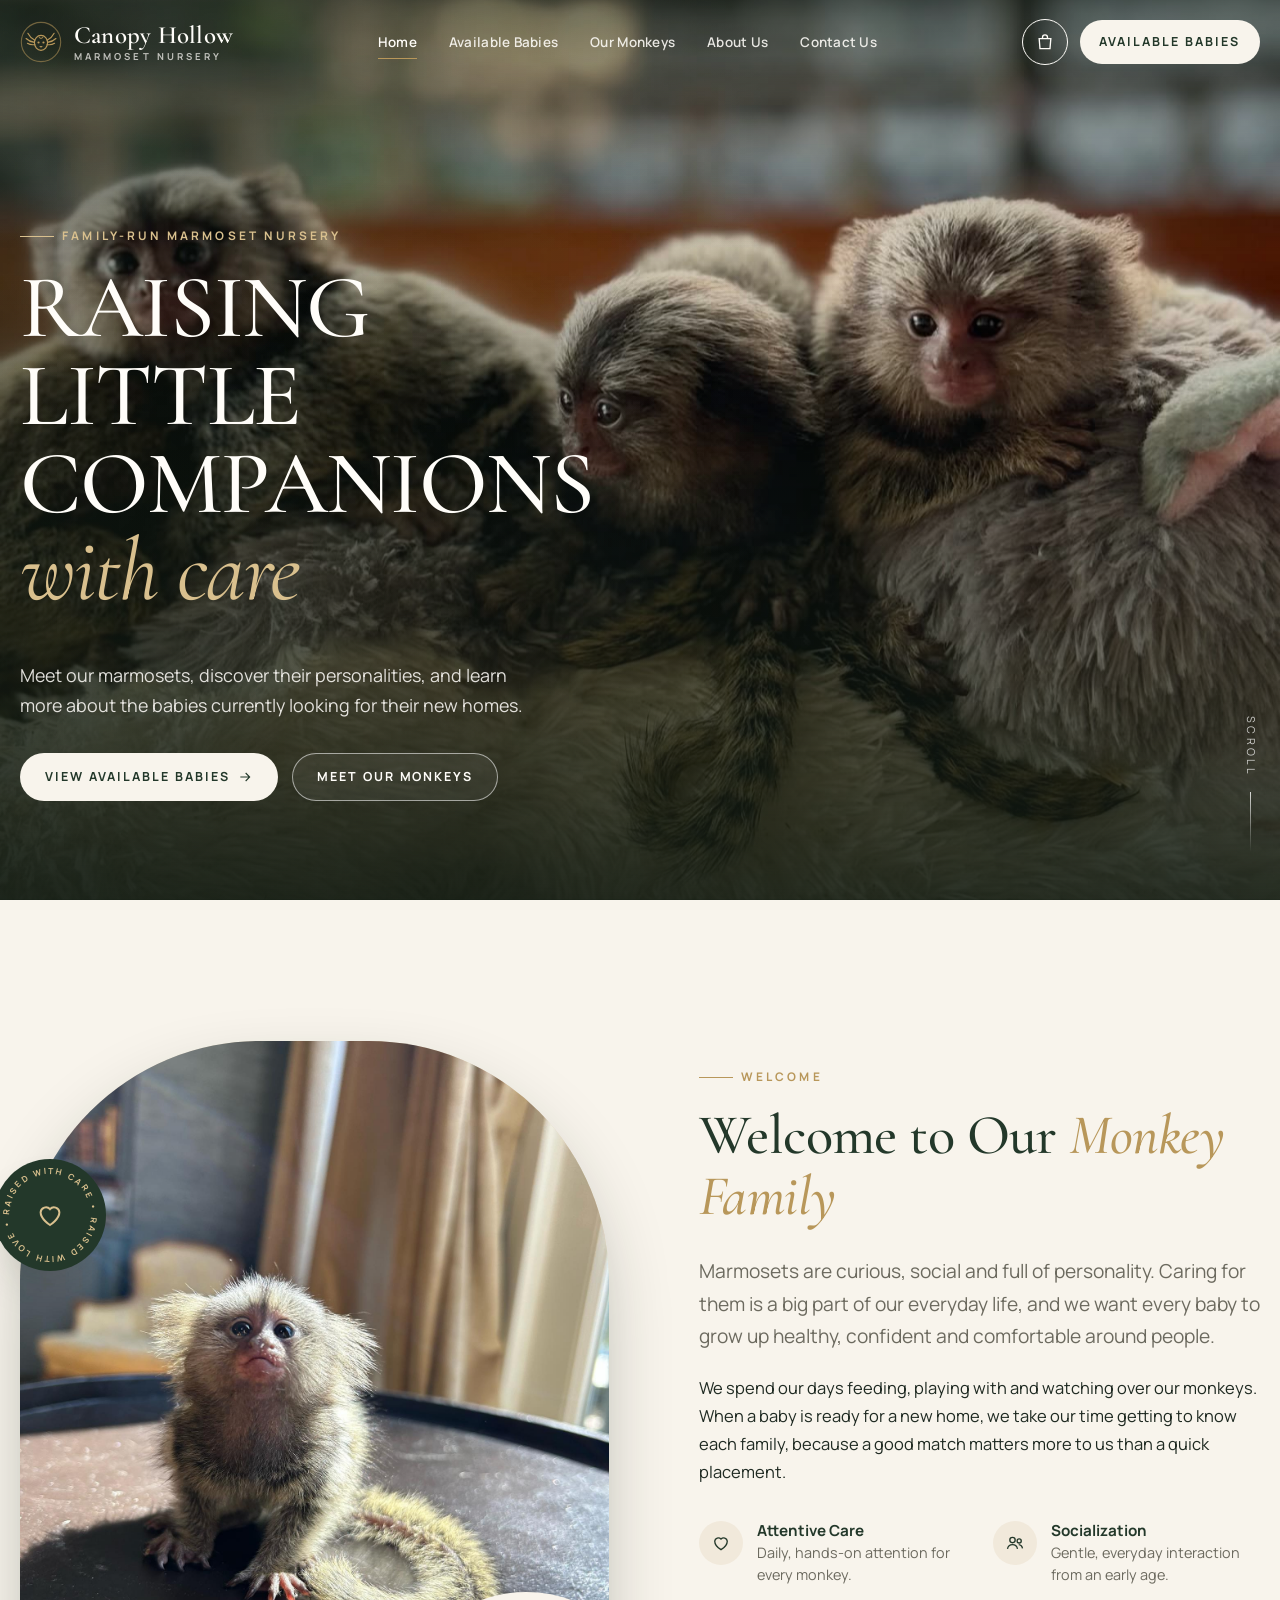
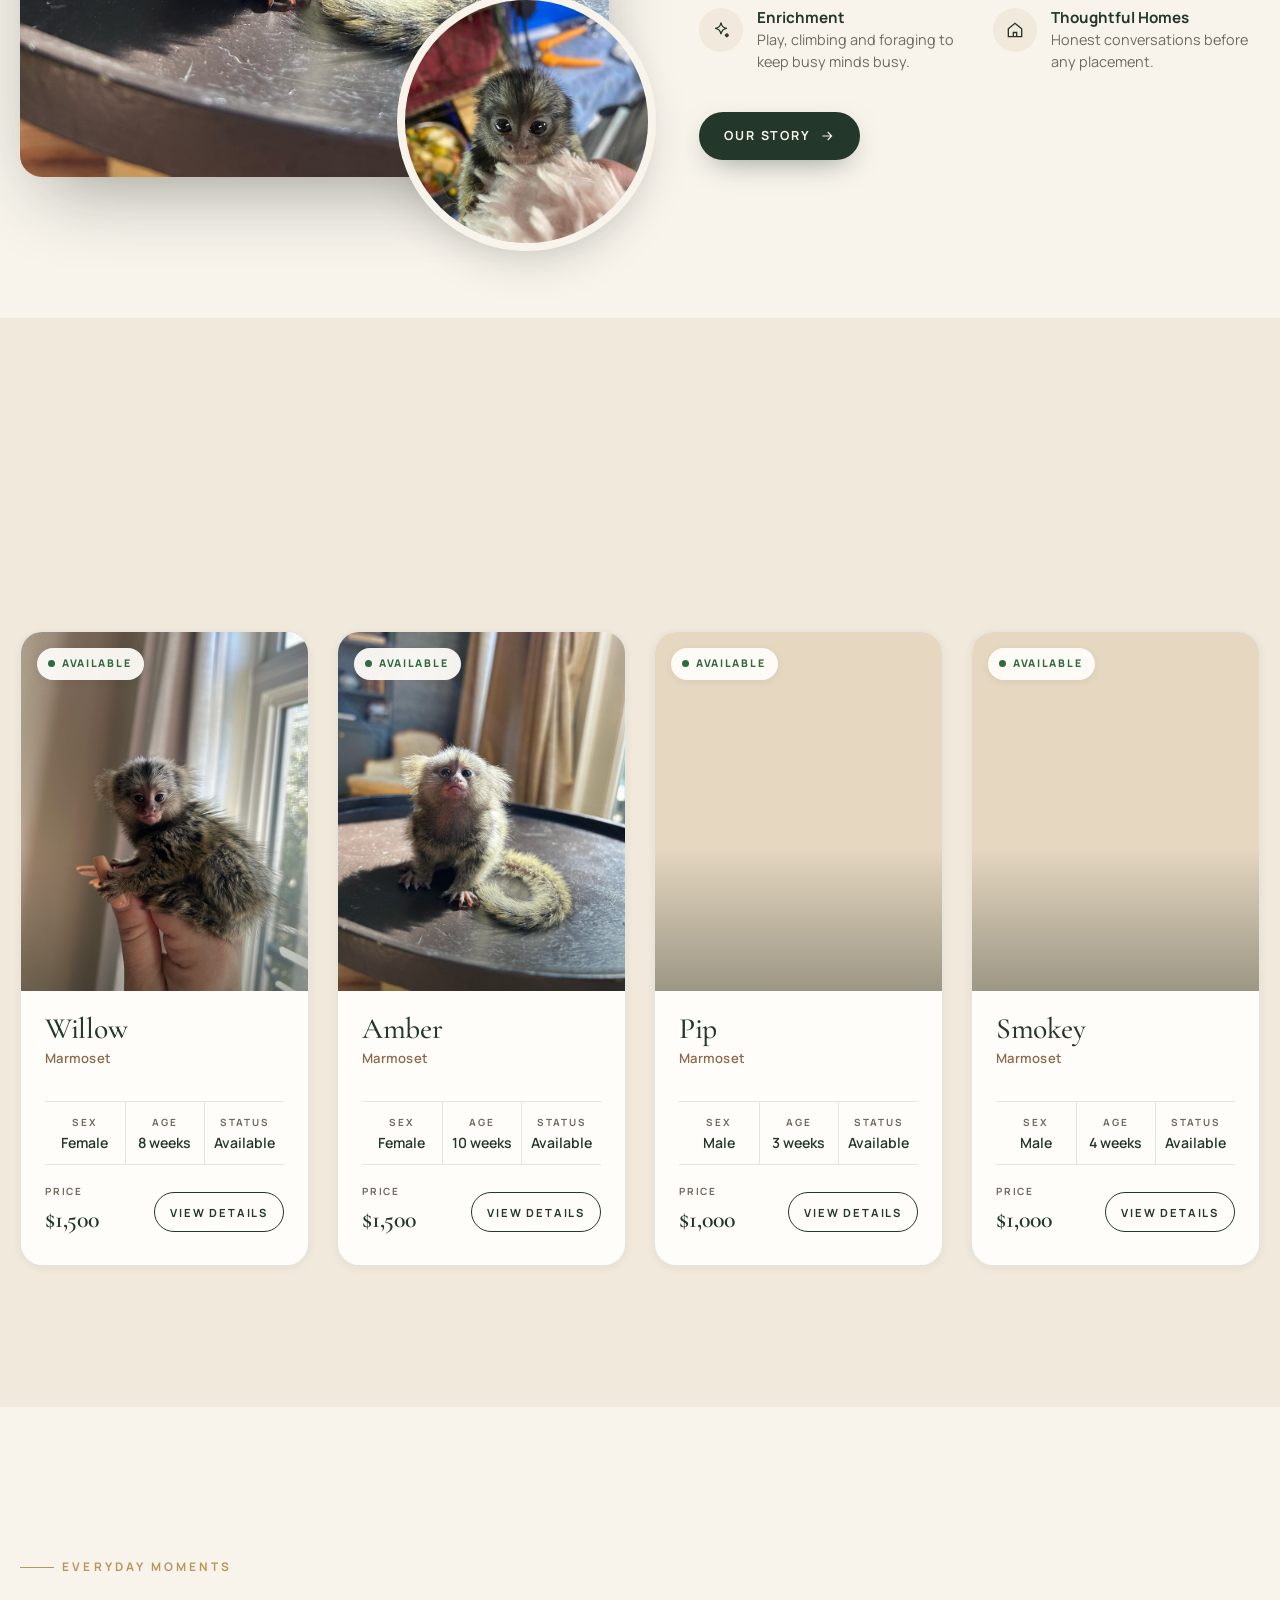
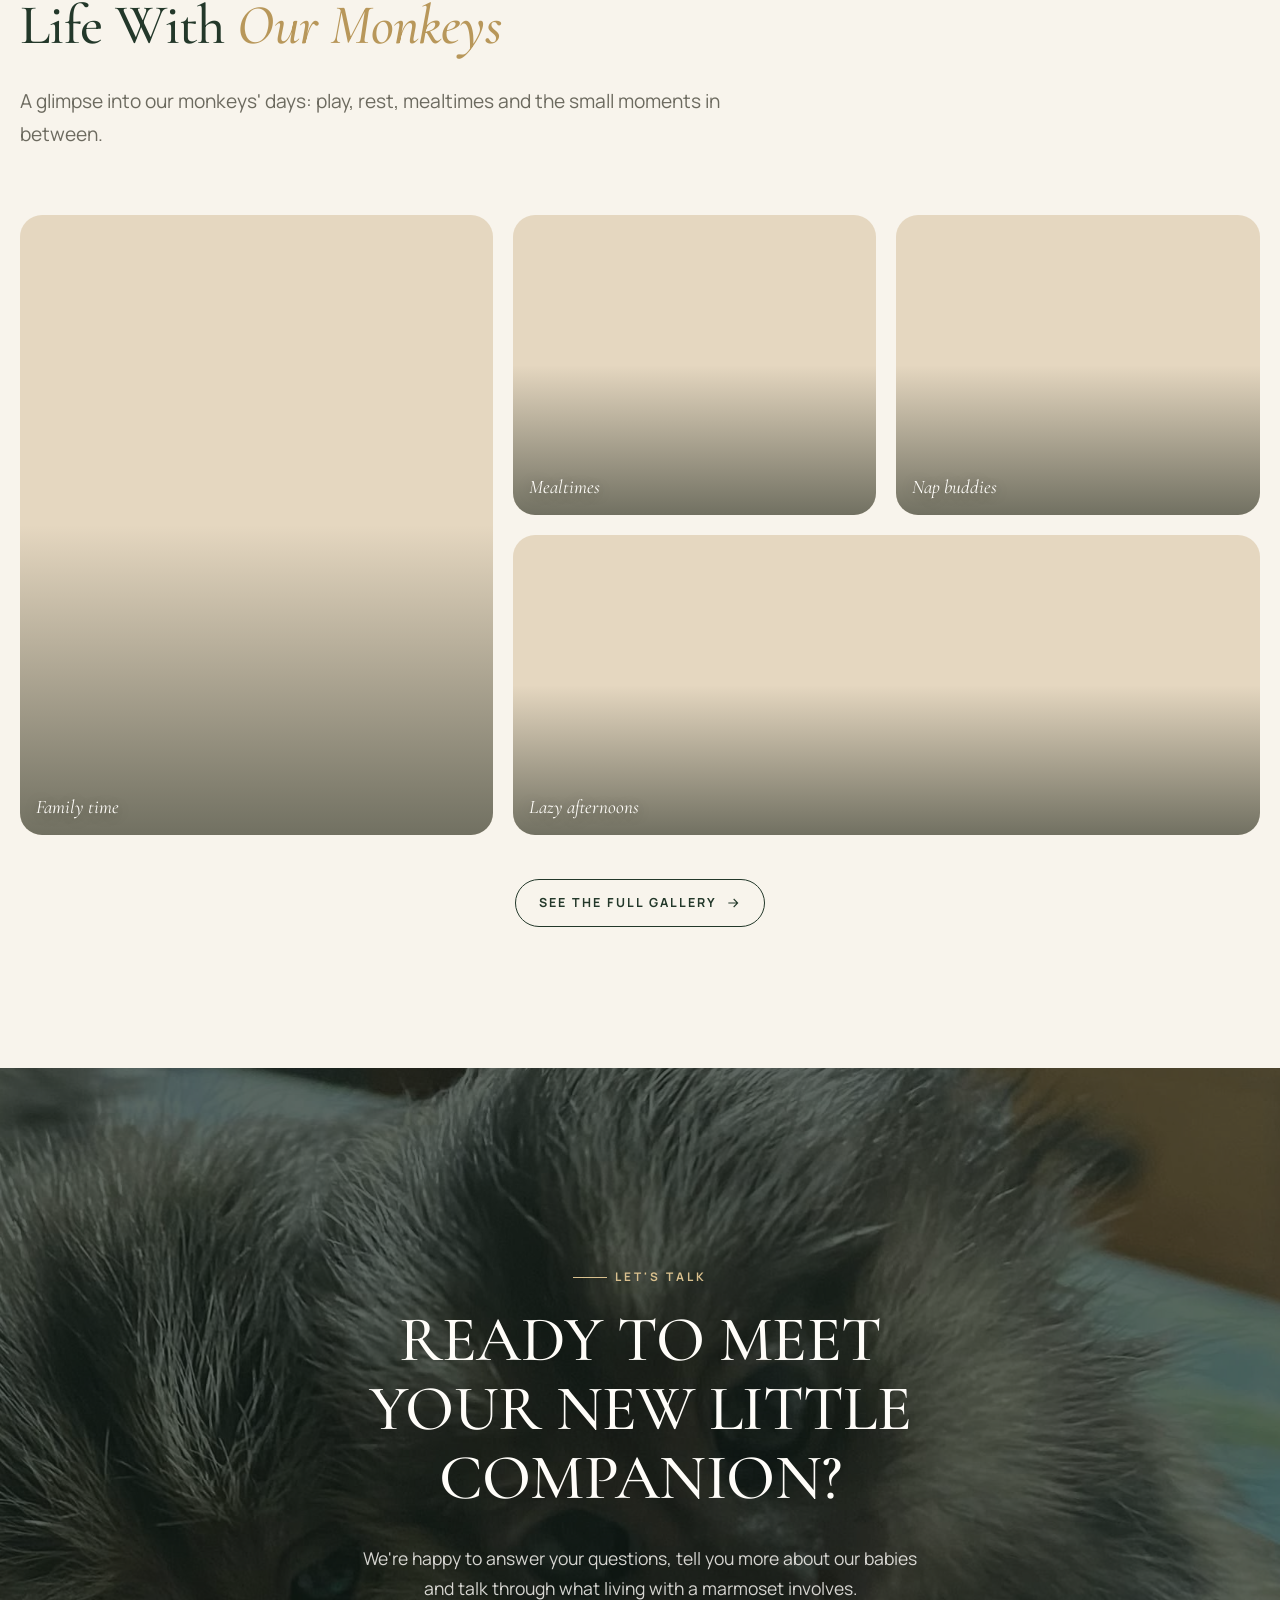
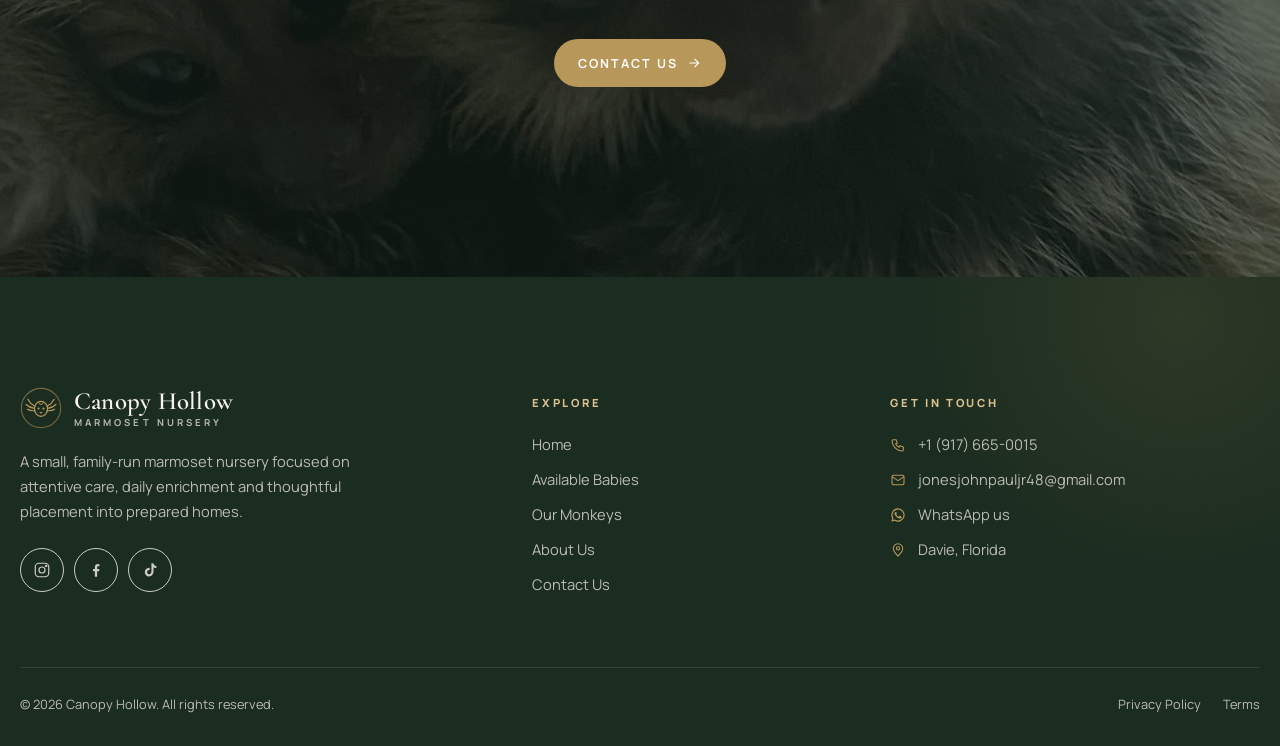
==== index.html @ e2fd30a9 "Canopy Hollow marmoset nursery website Five-page static site with available babies catalogue, photo " ====
<!doctype html>
<html lang="en">
<head>
  <meta charset="utf-8">
  <meta name="viewport" content="width=device-width, initial-scale=1">
  <title>Canopy Hollow — Marmoset Nursery</title>
  <meta name="description" content="A small, family-run marmoset nursery. Meet our marmosets, discover their personalities and see the babies currently looking for their new homes.">
  <meta name="theme-color" content="#23382a">
  <link rel="preconnect" href="https://fonts.googleapis.com">
  <link rel="preconnect" href="https://fonts.gstatic.com" crossorigin>
  <link href="https://fonts.googleapis.com/css2?family=Cormorant+Garamond:ital,wght@0,400;0,500;0,600;1,400;1,500&family=Manrope:wght@400;500;600;700;800&display=swap" rel="stylesheet">
  <link rel="stylesheet" href="assets/css/style.css">
</head>
<body data-page="home" data-header="transparent">

  <div id="site-header"></div>

  <main>
    <!-- HERO -->
    <section class="hero">
      <div class="hero-media"><img data-img="images/hero.jpg" alt="Close-up of a marmoset" fetchpriority="high"></div>
      <div class="wrap hero-content">
        <span class="eyebrow">Family-Run Marmoset Nursery</span>
        <h1>Raising Little Companions <em>with care</em></h1>
        <p>Meet our marmosets, discover their personalities, and learn more about the babies currently looking for their new homes.</p>
        <div class="btn-row">
          <a class="btn btn-light" href="available-babies.html">View Available Babies <span data-icon="arrow"></span></a>
          <a class="btn btn-ghost" href="our-monkeys.html">Meet Our Monkeys</a>
        </div>
      </div>
      <div class="scroll-cue">Scroll</div>
    </section>

    <!-- WELCOME -->
    <section class="section">
      <div class="wrap intro-grid">
        <div class="intro-media reveal">
          <div class="frame frame-main"><img data-img="images/photo_2026-10-02_19-20-30 (3).jpg" alt="One of our marmosets" loading="lazy"></div>
          <div class="frame frame-small"><img data-img="images/photo_2026-10-02_20-01-10.jpg" alt="Marmoset baby" loading="lazy"></div>
          <div class="badge-seal" aria-hidden="true">
            <svg viewBox="0 0 120 120"><defs><path id="seal" d="M60 60m-44 0a44 44 0 1 1 88 0a44 44 0 1 1-88 0"/></defs>
              <text font-family="Manrope, sans-serif" font-size="9" font-weight="700" letter-spacing="2.4" fill="currentColor"><textPath href="#seal" textLength="272">RAISED WITH CARE • RAISED WITH LOVE •</textPath></text></svg>
            <span class="seal-center" data-icon="heart"></span>
          </div>
        </div>

        <div class="reveal reveal-d1">
          <span class="eyebrow">Welcome</span>
          <h2>Welcome to Our <em class="accent">Monkey Family</em></h2>
          <p class="lead">Marmosets are curious, social and full of personality. Caring for them is a big part of our everyday life, and we want every baby to grow up healthy, confident and comfortable around people.</p>
          <p>We spend our days feeding, playing with and watching over our monkeys. When a baby is ready for a new home, we take our time getting to know each family, because a good match matters more to us than a quick placement.</p>

          <div class="values">
            <div class="value"><span class="value-icon" data-icon="heart"></span><div><h4>Attentive Care</h4><p>Daily, hands-on attention for every monkey.</p></div></div>
            <div class="value"><span class="value-icon" data-icon="users"></span><div><h4>Socialization</h4><p>Gentle, everyday interaction from an early age.</p></div></div>
            <div class="value"><span class="value-icon" data-icon="sparkle"></span><div><h4>Enrichment</h4><p>Play, climbing and foraging to keep busy minds busy.</p></div></div>
            <div class="value"><span class="value-icon" data-icon="home"></span><div><h4>Thoughtful Homes</h4><p>Honest conversations before any placement.</p></div></div>
          </div>
          <a class="btn btn-primary" href="about-us.html">Our Story <span data-icon="arrow"></span></a>
        </div>
      </div>
    </section>

    <!-- MEET OUR BABIES -->
    <section class="section section-cream">
      <div class="wrap">
        <div class="section-head reveal">
          <div>
            <span class="eyebrow">Currently Available</span>
            <h2>Meet Our Babies</h2>
          </div>
          <a class="btn btn-outline" href="available-babies.html">View Babies <span data-icon="arrow"></span></a>
        </div>
        <div class="baby-grid featured" id="featured-babies"></div>
      </div>
    </section>

    <!-- LIFE WITH OUR MONKEYS -->
    <section class="section">
      <div class="wrap">
        <div class="section-head reveal">
          <div>
            <span class="eyebrow">Everyday Moments</span>
            <h2>Life With <em class="accent">Our Monkeys</em></h2>
          </div>
          <p class="lead">A glimpse into our monkeys' days: play, rest, mealtimes and the small moments in between.</p>
        </div>
        <div class="life-grid" id="life-grid"></div>
        <div class="center" style="margin-top:44px">
          <a class="btn btn-outline" href="our-monkeys.html">See the Full Gallery <span data-icon="arrow"></span></a>
        </div>
      </div>
    </section>

    <!-- CTA -->
    <section class="cta-band">
      <div class="hero-media"><img data-img="images/photo_2026-10-02_20-00-37 (2).jpg" alt="" loading="lazy"></div>
      <div class="wrap reveal">
        <span class="eyebrow">Let's Talk</span>
        <h2>Ready to meet your new little companion?</h2>
        <p>We're happy to answer your questions, tell you more about our babies and talk through what living with a marmoset involves.</p>
        <a class="btn btn-gold" href="contact-us.html">Contact Us <span data-icon="arrow"></span></a>
      </div>
    </section>
  </main>

  <div id="site-footer"></div>

  <script src="assets/js/site-data.js"></script>
  <script src="assets/js/main.js"></script>
</body>
</html>
---- assets/css/style.css ----
/* =========================================================================
   Canopy Hollow — Marmoset Nursery
   ========================================================================= */

:root {
  --ivory: #f8f4ec;
  --cream: #f1e9db;
  --beige: #e5d7c0;
  --sand: #d6c3a3;
  --forest: #23382a;
  --forest-2: #2f4a37;
  --forest-3: #4c6b53;
  --brown: #6a4a33;
  --brown-2: #8b6a4f;
  --gold: #b8975a;
  --gold-soft: #d9c08e;
  --ink: #1f2a22;
  --muted: #6c6a5f;
  --line: rgba(35, 56, 42, .12);
  --white: #fffdf9;

  --serif: "Cormorant Garamond", "Times New Roman", serif;
  --sans: "Manrope", system-ui, -apple-system, "Segoe UI", sans-serif;

  --radius: 22px;
  --radius-sm: 14px;
  --shadow-sm: 0 2px 10px rgba(35, 40, 30, .06);
  --shadow: 0 18px 50px -18px rgba(35, 40, 30, .28);
  --shadow-lg: 0 30px 80px -25px rgba(25, 35, 25, .45);
  --ease: cubic-bezier(.22, .8, .24, 1);
  --header-h: 84px;
  --wrap: 1240px;
}

*, *::before, *::after { box-sizing: border-box; }
html { scroll-behavior: smooth; -webkit-text-size-adjust: 100%; }
body {
  margin: 0;
  font-family: var(--sans);
  font-size: 16.5px;
  line-height: 1.7;
  color: var(--ink);
  background: var(--ivory);
  -webkit-font-smoothing: antialiased;
  overflow-x: hidden;
}
img, video { display: block; max-width: 100%; }
a { color: inherit; text-decoration: none; }
button { font: inherit; cursor: pointer; }
::selection { background: var(--gold-soft); color: var(--forest); }

.wrap { width: min(var(--wrap), 100% - 40px); margin-inline: auto; }
.wrap-narrow { width: min(820px, 100% - 40px); margin-inline: auto; }

/* ---------- Typography ---------- */
h1, h2, h3, h4 { font-family: var(--serif); font-weight: 500; line-height: 1.08; margin: 0 0 .5em; color: var(--forest); letter-spacing: -.01em; }
h1 { font-size: clamp(2.6rem, 6.4vw, 5.4rem); }
h2 { font-size: clamp(2.1rem, 4.4vw, 3.6rem); }
h3 { font-size: clamp(1.5rem, 2.4vw, 2rem); }
p { margin: 0 0 1.1em; }
.lead { font-size: clamp(1.05rem, 1.5vw, 1.22rem); color: var(--muted); max-width: 62ch; }
.eyebrow {
  display: inline-flex; align-items: center; gap: .7em;
  font-size: .74rem; font-weight: 700; letter-spacing: .26em; text-transform: uppercase;
  color: var(--gold); margin-bottom: 1.1rem;
}
.eyebrow::before { content: ""; width: 34px; height: 1px; background: currentColor; }
.center { text-align: center; }
.center .eyebrow { justify-content: center; }
.center .lead { margin-inline: auto; }
em.accent { font-style: italic; color: var(--gold); }

/* ---------- Buttons ---------- */
.btn {
  display: inline-flex; align-items: center; justify-content: center; gap: .6em;
  padding: 1em 1.9em; border-radius: 999px; border: 1px solid transparent;
  font-size: .78rem; font-weight: 700; letter-spacing: .16em; text-transform: uppercase;
  transition: transform .35s var(--ease), background .35s, color .35s, border-color .35s, box-shadow .35s;
  white-space: nowrap;
}
.btn svg { width: 16px; height: 16px; transition: transform .35s var(--ease); }
.btn:hover svg { transform: translateX(3px); }
.btn-primary { background: var(--forest); color: var(--ivory); box-shadow: 0 10px 30px -12px rgba(35,56,42,.6); }
.btn-primary:hover { background: var(--forest-2); transform: translateY(-2px); }
.btn-gold { background: var(--gold); color: var(--white); }
.btn-gold:hover { background: #a6854a; transform: translateY(-2px); }
.btn-light { background: var(--ivory); color: var(--forest); }
.btn-light:hover { background: var(--white); transform: translateY(-2px); }
.btn-ghost { border-color: rgba(255,255,255,.55); color: var(--white); backdrop-filter: blur(6px); background: rgba(255,255,255,.06); }
.btn-ghost:hover { background: rgba(255,255,255,.16); border-color: var(--white); }
.btn-outline { border-color: var(--forest); color: var(--forest); }
.btn-outline:hover { background: var(--forest); color: var(--ivory); }
.btn-whatsapp { background: #25d366; color: #fff; }
.btn-whatsapp:hover { background: #1fb457; transform: translateY(-2px); }
.btn-block { width: 100%; }
.btn-row { display: flex; flex-wrap: wrap; gap: 14px; }
.center .btn-row { justify-content: center; }

/* ---------- Header ---------- */
.site-header {
  position: fixed; inset: 0 0 auto; z-index: 100; height: var(--header-h);
  display: flex; align-items: center;
  transition: background .4s, box-shadow .4s, height .4s var(--ease), color .4s;
  color: var(--forest);
}
.site-header .wrap { display: flex; align-items: center; justify-content: space-between; gap: 24px; }
.site-header.is-transparent { color: var(--white); }
.site-header.is-scrolled, .site-header.is-solid {
  background: rgba(248, 244, 236, .9); backdrop-filter: blur(16px) saturate(1.3);
  box-shadow: 0 1px 0 var(--line); color: var(--forest);
}
.site-header.is-scrolled { --header-h: 70px; height: 70px; }

.logo { display: inline-flex; align-items: center; gap: 12px; flex-shrink: 0; }
.logo-mark { width: 42px; height: 42px; color: var(--gold); }
.logo-text { display: flex; flex-direction: column; line-height: 1; }
.logo-name { font-family: var(--serif); font-size: 1.55rem; font-weight: 600; letter-spacing: .01em; }
.logo-sub { font-size: .6rem; font-weight: 700; letter-spacing: .32em; text-transform: uppercase; opacity: .7; margin-top: 4px; }

.nav { display: flex; align-items: center; gap: 4px; }
.nav a {
  position: relative; padding: 10px 14px; font-size: .84rem; font-weight: 600; letter-spacing: .02em;
  opacity: .88; transition: opacity .3s;
}
.nav a::after {
  content: ""; position: absolute; left: 14px; right: 14px; bottom: 4px; height: 1px;
  background: var(--gold); transform: scaleX(0); transform-origin: left; transition: transform .4s var(--ease);
}
.nav a:hover, .nav a[aria-current="page"] { opacity: 1; }
.nav a:hover::after, .nav a[aria-current="page"]::after { transform: scaleX(1); }
.header-cta { padding: .85em 1.5em; }
.is-transparent .header-cta { background: var(--ivory); color: var(--forest); box-shadow: none; }

.menu-toggle {
  display: none; width: 46px; height: 46px; border-radius: 50%; border: 1px solid currentColor;
  background: transparent; color: inherit; position: relative;
}
.menu-toggle span { position: absolute; left: 13px; right: 13px; height: 1.5px; background: currentColor; transition: transform .4s var(--ease), opacity .3s; }
.menu-toggle span:nth-child(1) { top: 17px; }
.menu-toggle span:nth-child(2) { top: 22px; }
.menu-toggle span:nth-child(3) { top: 27px; }
.menu-open .menu-toggle span:nth-child(1) { transform: translateY(5px) rotate(45deg); }
.menu-open .menu-toggle span:nth-child(2) { opacity: 0; }
.menu-open .menu-toggle span:nth-child(3) { transform: translateY(-5px) rotate(-45deg); }

.mobile-menu {
  position: fixed; inset: 0; z-index: 99; background: var(--forest); color: var(--ivory);
  display: flex; flex-direction: column; justify-content: center; padding: 100px 28px 40px;
  clip-path: circle(0 at calc(100% - 44px) 42px); transition: clip-path .7s var(--ease); visibility: hidden;
}
.menu-open .mobile-menu { clip-path: circle(150% at calc(100% - 44px) 42px); visibility: visible; }
.mobile-menu a.m-link {
  font-family: var(--serif); font-size: clamp(2rem, 9vw, 2.8rem); line-height: 1.35; display: block;
  opacity: 0; transform: translateY(16px); transition: opacity .5s, transform .5s var(--ease), color .3s;
}
.mobile-menu a.m-link:hover, .mobile-menu a.m-link[aria-current="page"] { color: var(--gold-soft); }
.menu-open .mobile-menu a.m-link { opacity: 1; transform: none; }
.menu-open .mobile-menu a.m-link:nth-child(2) { transition-delay: .05s; }
.menu-open .mobile-menu a.m-link:nth-child(3) { transition-delay: .1s; }
.menu-open .mobile-menu a.m-link:nth-child(4) { transition-delay: .15s; }
.menu-open .mobile-menu a.m-link:nth-child(5) { transition-delay: .2s; }
.mobile-menu .m-foot { margin-top: 40px; display: grid; gap: 14px; font-size: .9rem; opacity: .8; }
.menu-open { overflow: hidden; }
.menu-open .site-header { color: var(--ivory); background: transparent; box-shadow: none; backdrop-filter: none; }

/* ---------- Image frames & placeholders ---------- */
.frame { position: relative; overflow: hidden; background: var(--beige); border-radius: var(--radius); }
.frame img, .frame video { width: 100%; height: 100%; object-fit: cover; }
.frame img { transition: transform 1.2s var(--ease), filter .6s; }

/* ---------- Hero (home) ---------- */
.hero {
  position: relative; min-height: 100svh; display: flex; align-items: flex-end;
  color: var(--white); overflow: hidden; background: var(--forest);
}
.hero-media { position: absolute; inset: 0; }
.hero-media img, .hero-media video {
  position: absolute; inset: 0; width: 100%; height: 100%; object-fit: cover;
  transform: scale(1.08); animation: heroZoom 14s var(--ease) forwards;
}
@keyframes heroZoom { to { transform: scale(1); } }
.hero::after {
  content: ""; position: absolute; inset: 0;
  background:
    linear-gradient(180deg, rgba(20,30,22,.55) 0%, rgba(20,30,22,0) 28%),
    linear-gradient(0deg, rgba(18,28,20,.88) 0%, rgba(18,28,20,.35) 45%, rgba(18,28,20,0) 70%),
    linear-gradient(90deg, rgba(18,28,20,.45) 0%, rgba(18,28,20,0) 60%);
}
.hero-content { position: relative; z-index: 2; padding: 0 0 clamp(70px, 11vh, 130px); }
.hero h1 { color: var(--white); max-width: 13ch; font-weight: 500; letter-spacing: -.015em; text-transform: uppercase; font-size: clamp(2.7rem, 7vw, 6rem); line-height: .98; }
.hero h1 em { font-style: italic; text-transform: none; color: var(--gold-soft); font-weight: 400; }
.hero p { max-width: 48ch; font-size: clamp(1.02rem, 1.4vw, 1.18rem); color: rgba(255,253,249,.86); margin-bottom: 2rem; }
.hero .eyebrow { color: var(--gold-soft); }
.scroll-cue {
  position: absolute; right: max(20px, calc((100vw - var(--wrap)) / 2)); bottom: 48px; z-index: 2;
  writing-mode: vertical-rl; font-size: .68rem; letter-spacing: .3em; text-transform: uppercase; color: rgba(255,255,255,.75);
  display: flex; align-items: center; gap: 14px;
}
.scroll-cue::after { content: ""; width: 1px; height: 60px; background: linear-gradient(rgba(255,255,255,.8), transparent); animation: cue 2.2s infinite; }
@keyframes cue { 0% { transform: scaleY(0); transform-origin: top; } 50% { transform: scaleY(1); transform-origin: top; } 51% { transform-origin: bottom; } 100% { transform: scaleY(0); transform-origin: bottom; } }

/* ---------- Page hero (inner pages) ---------- */
.page-hero {
  position: relative; min-height: 72vh; display: flex; align-items: flex-end; color: var(--white);
  overflow: hidden; background: var(--forest); padding-top: var(--header-h);
}
.page-hero .hero-media img { animation-duration: 10s; }
.page-hero::after {
  content: ""; position: absolute; inset: 0;
  background: linear-gradient(0deg, rgba(18,28,20,.85) 0%, rgba(18,28,20,.25) 55%, rgba(18,28,20,.35) 100%);
}
.page-hero .wrap { position: relative; z-index: 2; padding-bottom: clamp(56px, 9vh, 100px); }
.page-hero h1 { color: var(--white); text-transform: uppercase; font-size: clamp(2.6rem, 6vw, 5rem); }
.page-hero p { color: rgba(255,253,249,.86); max-width: 56ch; font-size: 1.12rem; }
.page-hero .eyebrow { color: var(--gold-soft); }
.page-hero .sub { font-family: var(--serif); font-style: italic; font-size: clamp(1.3rem, 2.4vw, 1.9rem); color: var(--gold-soft); line-height: 1.3; max-width: 30ch; }

.page-intro { padding-top: calc(var(--header-h) + clamp(50px, 8vw, 100px)); }

/* ---------- Sections ---------- */
.section { padding: clamp(80px, 11vw, 150px) 0; position: relative; }
.section-sm { padding: clamp(56px, 7vw, 90px) 0; }
.section-cream { background: var(--cream); }
.section-forest { background: var(--forest); color: var(--ivory); }
.section-forest h2, .section-forest h3 { color: var(--ivory); }
.section-forest .lead { color: rgba(248,244,236,.75); }
.section-head { display: flex; align-items: flex-end; justify-content: space-between; gap: 30px; flex-wrap: wrap; margin-bottom: clamp(36px, 5vw, 64px); }
.section-head h2 { margin: 0; }
.section-head .lead { margin: 0; }

/* Intro split */
.intro-grid { display: grid; grid-template-columns: 1.05fr 1fr; gap: clamp(40px, 7vw, 110px); align-items: center; }
.intro-media { position: relative; }
.intro-media .frame-main { aspect-ratio: 4/5; border-radius: 240px 240px var(--radius) var(--radius); box-shadow: var(--shadow-lg); }
.intro-media .frame-small {
  position: absolute; width: 44%; aspect-ratio: 1; right: -8%; bottom: -10%;
  border-radius: 50%; border: 8px solid var(--ivory); box-shadow: var(--shadow);
}
.intro-media .badge-seal {
  position: absolute; left: -26px; top: 16%; width: 112px; height: 112px; border-radius: 50%;
  background: var(--forest); color: var(--gold-soft); display: grid; place-items: center; box-shadow: var(--shadow);
}
.badge-seal svg { width: 100%; height: 100%; animation: spin 26s linear infinite; }
.badge-seal .seal-center { position: absolute; width: 30px; height: 30px; color: var(--gold-soft); display: grid; }
.badge-seal .seal-center svg { animation: none; }
[data-icon] { display: inline-flex; align-items: center; justify-content: center; }
.value-icon[data-icon] { display: grid; }
@keyframes spin { to { transform: rotate(360deg); } }

.values { display: grid; grid-template-columns: repeat(2, 1fr); gap: 22px 28px; margin: 2.2rem 0 2.4rem; }
.value { display: flex; gap: 14px; align-items: flex-start; }
.value-icon { flex-shrink: 0; width: 44px; height: 44px; border-radius: 50%; background: var(--cream); color: var(--forest); display: grid; place-items: center; }
.value-icon svg { width: 20px; height: 20px; }
.value h4 { font-family: var(--sans); font-size: .95rem; font-weight: 700; margin: 2px 0 2px; color: var(--forest); letter-spacing: 0; }
.value p { font-size: .9rem; color: var(--muted); margin: 0; line-height: 1.55; }

/* ---------- Baby cards ---------- */
.baby-grid { display: grid; grid-template-columns: repeat(auto-fill, minmax(270px, 1fr)); gap: 28px; }
.baby-grid.featured { grid-template-columns: repeat(4, 1fr); }
.baby-card {
  background: var(--white); border-radius: var(--radius); overflow: hidden; box-shadow: var(--shadow-sm);
  display: flex; flex-direction: column; transition: transform .6s var(--ease), box-shadow .6s var(--ease);
  border: 1px solid var(--line);
}
.baby-card:hover { transform: translateY(-8px); box-shadow: var(--shadow); }
.baby-card .frame { aspect-ratio: 4/5; border-radius: 0; cursor: pointer; }
.baby-card:hover .frame img { transform: scale(1.06); }
.baby-card .frame::after { content: ""; position: absolute; inset: auto 0 0; height: 40%; background: linear-gradient(0deg, rgba(20,30,22,.35), transparent); pointer-events: none; }
.status {
  position: absolute; top: 16px; left: 16px; z-index: 2;
  display: inline-flex; align-items: center; gap: 7px; padding: 7px 13px 7px 11px; border-radius: 999px;
  font-size: .66rem; font-weight: 800; letter-spacing: .16em; text-transform: uppercase;
  background: rgba(255,253,249,.94); color: var(--forest); backdrop-filter: blur(6px); box-shadow: var(--shadow-sm);
}
.status::before { content: ""; width: 7px; height: 7px; border-radius: 50%; background: currentColor; }
.status.available { color: #2f6b3f; }
.status.reserved { color: var(--brown-2); }
.status.coming-soon { color: var(--gold); }
.status.sold { color: #9a4a3a; }
.baby-card[data-status="sold"] .frame img { filter: grayscale(.35); }
.status.available::before { box-shadow: 0 0 0 0 rgba(47,107,63,.5); animation: pulse 2s infinite; }
@keyframes pulse { 70% { box-shadow: 0 0 0 7px rgba(47,107,63,0); } 100% { box-shadow: 0 0 0 0 rgba(47,107,63,0); } }

.baby-body { padding: 22px 24px 24px; display: flex; flex-direction: column; flex: 1; }
.baby-name { font-size: 1.85rem; margin: 0 0 2px; }
.baby-species { font-size: .82rem; color: var(--brown-2); font-weight: 600; letter-spacing: .02em; margin-bottom: 16px; }
.facts { display: grid; grid-template-columns: repeat(3, 1fr); border-top: 1px solid var(--line); border-bottom: 1px solid var(--line); margin-bottom: 18px; }
.facts div { padding: 12px 0; text-align: center; }
.facts div + div { border-left: 1px solid var(--line); }
.facts dt { font-size: .62rem; font-weight: 700; letter-spacing: .18em; text-transform: uppercase; color: var(--muted); }
.facts dd { margin: 2px 0 0; font-size: .88rem; font-weight: 600; color: var(--forest); padding: 0 4px; line-height: 1.35; }
.baby-foot { margin-top: auto; display: flex; align-items: center; justify-content: space-between; gap: 12px; flex-wrap: wrap; }
.price { font-family: var(--serif); font-size: 1.5rem; color: var(--forest); font-weight: 600; }
.price small { display: block; font-family: var(--sans); font-size: .62rem; letter-spacing: .18em; text-transform: uppercase; color: var(--muted); font-weight: 700; }
.baby-foot .btn { padding: .85em 1.35em; font-size: .7rem; }
.baby-actions { display: grid; grid-template-columns: 1fr 1fr; gap: 10px; margin-top: 16px; }
.baby-actions .btn { padding: .9em .6em; font-size: .68rem; letter-spacing: .12em; }

/* Filters */
.filters { display: flex; flex-wrap: wrap; gap: 10px; }
.filter {
  padding: .7em 1.35em; border-radius: 999px; border: 1px solid var(--line); background: var(--white);
  font-size: .76rem; font-weight: 700; letter-spacing: .12em; text-transform: uppercase; color: var(--forest);
  transition: all .35s var(--ease);
}
.filter:hover { border-color: var(--forest); }
.filter.is-active { background: var(--forest); color: var(--ivory); border-color: var(--forest); }
.filter .count { opacity: .55; margin-left: 4px; }
.empty-state { text-align: center; padding: 60px 20px; color: var(--muted); grid-column: 1 / -1; }

/* ---------- Life with our monkeys ---------- */
.life-grid { display: grid; grid-template-columns: 1.3fr 1fr 1fr; grid-template-rows: 300px 300px; gap: 20px; }
.life-grid figure { margin: 0; position: relative; }
.life-grid figure:nth-child(1) { grid-row: span 2; }
.life-grid figure:nth-child(4) { grid-column: span 2; }
.life-grid .frame { height: 100%; }
.life-grid figure:hover img { transform: scale(1.05); }
.life-grid figcaption, .g-item figcaption {
  position: absolute; left: 16px; bottom: 16px; right: 16px; z-index: 2;
  color: var(--white); font-family: var(--serif); font-style: italic; font-size: 1.2rem; line-height: 1.25;
  text-shadow: 0 2px 14px rgba(0,0,0,.4);
}
.life-grid .frame::after { content: ""; position: absolute; inset: 0; background: linear-gradient(0deg, rgba(18,28,20,.55), transparent 50%); }

/* ---------- CTA band ---------- */
.cta-band { position: relative; overflow: hidden; color: var(--white); text-align: center; padding: clamp(110px, 15vw, 190px) 0; background: var(--forest); }
.cta-band .hero-media img { animation: none; transform: none; }
.cta-band::after { content: ""; position: absolute; inset: 0; background: rgba(20,32,24,.68); }
.cta-band .wrap { position: relative; z-index: 2; }
.cta-band h2 { color: var(--white); text-transform: uppercase; max-width: 18ch; margin-inline: auto; font-size: clamp(2.2rem, 5vw, 4.2rem); }
.cta-band p { color: rgba(255,253,249,.82); max-width: 52ch; margin: 0 auto 2.2rem; font-size: 1.1rem; }
.cta-band .eyebrow { color: var(--gold-soft); }

/* ---------- Gallery (Our Monkeys) ---------- */
.gallery-nav { position: sticky; top: 70px; z-index: 20; background: rgba(248,244,236,.92); backdrop-filter: blur(14px); padding: 16px 0; border-bottom: 1px solid var(--line); }
.gallery-nav .filters { justify-content: center; }
.gallery { display: grid; grid-template-columns: repeat(4, 1fr); grid-auto-rows: 260px; grid-auto-flow: dense; gap: 18px; }
.g-item { margin: 0; position: relative; cursor: zoom-in; }
.g-item.tall { grid-row: span 2; }
.g-item.wide { grid-column: span 2; }
.g-item .frame { height: 100%; }
.g-item .frame::after { content: ""; position: absolute; inset: 0; background: linear-gradient(0deg, rgba(18,28,20,.6), transparent 45%); opacity: 0; transition: opacity .5s; }
.g-item:hover .frame::after, .g-item.has-caption .frame::after { opacity: 1; }
.g-item:hover img { transform: scale(1.06); }
.g-item .zoom {
  position: absolute; top: 14px; right: 14px; z-index: 2; width: 40px; height: 40px; border-radius: 50%;
  background: rgba(255,253,249,.9); color: var(--forest); display: grid; place-items: center;
  opacity: 0; transform: scale(.8); transition: all .45s var(--ease);
}
.g-item .zoom svg { width: 18px; height: 18px; }
.g-item:hover .zoom { opacity: 1; transform: none; }
.g-item.is-hidden { display: none; }
.gallery-group-title { grid-column: 1 / -1; display: flex; align-items: baseline; gap: 18px; margin: 34px 0 4px; }
.gallery-group-title:first-child { margin-top: 0; }
.gallery-group-title h3 { margin: 0; font-size: clamp(1.8rem, 3vw, 2.5rem); }
.gallery-group-title span { flex: 1; height: 1px; background: var(--line); }
.gallery-group-title.is-hidden { display: none; }

/* ---------- Lightbox ---------- */
.lightbox {
  position: fixed; inset: 0; z-index: 300; background: rgba(14,22,16,.96);
  display: grid; grid-template-rows: 1fr auto; opacity: 0; visibility: hidden; transition: opacity .4s, visibility .4s;
}
.lightbox.is-open { opacity: 1; visibility: visible; }
.lb-stage { display: grid; place-items: center; padding: 70px 80px 10px; min-height: 0; }
.lb-stage img { max-height: calc(100vh - 170px); max-width: 100%; width: auto; border-radius: 12px; box-shadow: var(--shadow-lg); transform: scale(.96); transition: transform .5s var(--ease); }
.lightbox.is-open .lb-stage img { transform: none; }
.lb-caption { text-align: center; color: rgba(255,253,249,.85); padding: 14px 20px 30px; font-family: var(--serif); font-style: italic; font-size: 1.25rem; min-height: 70px; }
.lb-caption small { display: block; font-family: var(--sans); font-style: normal; font-size: .68rem; letter-spacing: .24em; text-transform: uppercase; color: var(--gold-soft); margin-bottom: 4px; }
.lb-btn {
  position: absolute; width: 52px; height: 52px; border-radius: 50%; border: 1px solid rgba(255,255,255,.25);
  background: rgba(255,255,255,.06); color: #fff; display: grid; place-items: center; transition: background .3s;
}
.lb-btn:hover { background: rgba(255,255,255,.18); }
.lb-btn svg { width: 22px; height: 22px; }
.lb-close { top: 18px; right: 18px; }
.lb-prev { left: 18px; top: 50%; transform: translateY(-50%); }
.lb-next { right: 18px; top: 50%; transform: translateY(-50%); }

/* ---------- Baby detail (modal) ---------- */
.detail {
  position: fixed; inset: 0; z-index: 200; display: flex; justify-content: flex-end;
  visibility: hidden; pointer-events: none;
}
.detail.is-open { visibility: visible; pointer-events: auto; }
.detail-backdrop { position: absolute; inset: 0; background: rgba(14,22,16,.6); backdrop-filter: blur(4px); opacity: 0; transition: opacity .5s; }
.detail.is-open .detail-backdrop { opacity: 1; }
.detail-panel {
  position: relative; width: min(1120px, 100%); height: 100%; background: var(--ivory); overflow-y: auto;
  transform: translateX(100%); transition: transform .7s var(--ease); overscroll-behavior: contain;
}
.detail.is-open .detail-panel { transform: none; }
.detail-close { position: sticky; top: 18px; float: right; margin: 18px 18px 0 0; z-index: 5; width: 48px; height: 48px; border-radius: 50%; border: none; background: var(--white); color: var(--forest); box-shadow: var(--shadow); display: grid; place-items: center; }
.detail-close svg { width: 20px; height: 20px; }
.detail-grid { display: grid; grid-template-columns: 1.1fr 1fr; gap: clamp(28px, 4vw, 56px); padding: clamp(24px, 4vw, 56px); clear: both; }
.detail-gallery .frame.main { aspect-ratio: 4/5; cursor: zoom-in; }
.thumbs { display: grid; grid-template-columns: repeat(5, 1fr); gap: 10px; margin-top: 12px; }
.thumbs button { padding: 0; border: 2px solid transparent; border-radius: 12px; overflow: hidden; aspect-ratio: 1; background: var(--beige); transition: border-color .3s, opacity .3s; opacity: .7; }
.thumbs button.is-active, .thumbs button:hover { border-color: var(--gold); opacity: 1; }
.thumbs img { width: 100%; height: 100%; object-fit: cover; }
.detail-info .status { position: static; margin-bottom: 18px; box-shadow: none; border: 1px solid var(--line); }
.detail-info h2 { font-size: clamp(2.6rem, 5vw, 4rem); margin-bottom: 4px; }
.detail-info .baby-species { font-size: .95rem; }
.spec { display: grid; grid-template-columns: 1fr 1fr; gap: 0; border: 1px solid var(--line); border-radius: var(--radius-sm); overflow: hidden; margin: 22px 0 26px; background: var(--white); }
.spec div { padding: 14px 18px; border-bottom: 1px solid var(--line); }
.spec div:nth-child(odd) { border-right: 1px solid var(--line); }
.spec div:nth-last-child(-n+2) { border-bottom: none; }
.spec dt { font-size: .64rem; font-weight: 700; letter-spacing: .18em; text-transform: uppercase; color: var(--muted); }
.spec dd { margin: 2px 0 0; font-weight: 600; color: var(--forest); }
.detail-info h4 { font-family: var(--sans); font-size: .72rem; font-weight: 800; letter-spacing: .2em; text-transform: uppercase; color: var(--gold); margin: 24px 0 8px; }
.detail-info ul { padding-left: 1.1em; margin: 0 0 1em; color: var(--muted); }
.detail-info ul li::marker { color: var(--gold); }
.detail-info .personality { font-family: var(--serif); font-size: 1.3rem; line-height: 1.5; color: var(--brown); font-style: italic; }
.detail-cta { margin-top: 30px; padding: 24px; border-radius: var(--radius); background: var(--forest); color: var(--ivory); }
.detail-cta p { color: rgba(248,244,236,.75); font-size: .92rem; margin-bottom: 16px; }
.detail-cta .btn-row .btn { flex: 1; }

/* ---------- About ---------- */
.story-grid { display: grid; grid-template-columns: 1fr 1fr; gap: clamp(40px, 7vw, 110px); align-items: center; }
.story-grid.reverse > :first-child { order: 2; }
.story-media { position: relative; }
.story-media .frame { aspect-ratio: 4/5; box-shadow: var(--shadow-lg); }
.story-media .frame.arch { border-radius: 260px 260px var(--radius) var(--radius); }
.story-media .tag {
  position: absolute; right: -18px; bottom: 34px; background: var(--white); border-radius: 18px; padding: 16px 20px;
  box-shadow: var(--shadow); font-family: var(--serif); font-style: italic; font-size: 1.2rem; color: var(--forest); max-width: 230px; line-height: 1.3;
}
.placeholder-note {
  border: 1.5px dashed var(--sand); border-radius: var(--radius-sm); padding: 18px 20px; background: rgba(229,215,192,.25);
  color: var(--brown); font-size: .92rem;
}
.placeholder-note strong { display: block; font-size: .68rem; letter-spacing: .2em; text-transform: uppercase; color: var(--gold); margin-bottom: 4px; }

.approach-grid { display: grid; grid-template-columns: repeat(3, 1fr); gap: 22px; }
.approach-card {
  background: var(--white); border-radius: var(--radius); padding: 34px 30px; border: 1px solid var(--line);
  transition: transform .5s var(--ease), box-shadow .5s var(--ease);
}
.approach-card:hover { transform: translateY(-6px); box-shadow: var(--shadow); }
.approach-card .num { font-family: var(--serif); font-size: 1rem; color: var(--gold); font-style: italic; }
.approach-card .value-icon { width: 54px; height: 54px; margin: 14px 0 20px; background: var(--cream); }
.approach-card .value-icon svg { width: 24px; height: 24px; }
.approach-card h3 { font-size: 1.65rem; }
.approach-card p { color: var(--muted); font-size: .95rem; margin: 0; }

.timeline { display: grid; grid-template-columns: repeat(4, 1fr); gap: 20px; position: relative; }
.timeline::before { content: ""; position: absolute; left: 5%; right: 5%; top: calc(100% - 52px); height: 1px; background: rgba(217,192,142,.4); }
.t-item { position: relative; }
.t-item .frame { aspect-ratio: 3/4; margin-bottom: 26px; }
.t-item:nth-child(even) { margin-top: 60px; }
.t-item .dot { width: 13px; height: 13px; border-radius: 50%; background: var(--gold); box-shadow: 0 0 0 6px rgba(184,151,90,.2); margin-bottom: 14px; }
.t-item .label { font-family: var(--serif); font-size: 1.3rem; color: var(--ivory); line-height: 1.3; }
.t-item .step { font-size: .66rem; letter-spacing: .22em; text-transform: uppercase; color: var(--gold-soft); font-weight: 700; }

.trust-grid { display: grid; grid-template-columns: repeat(2, 1fr); gap: 0; border-top: 1px solid var(--line); }
.trust-item { padding: 36px 32px 36px 0; border-bottom: 1px solid var(--line); display: grid; grid-template-columns: 60px 1fr; gap: 10px 20px; }
.trust-item:nth-child(even) { padding-left: 32px; border-left: 1px solid var(--line); }
.trust-item .value-icon { width: 54px; height: 54px; }
.trust-item h3 { font-size: 1.55rem; margin: 6px 0 6px; }
.trust-item p { color: var(--muted); margin: 0; font-size: .95rem; }

/* ---------- Contact ---------- */
.contact-split { display: grid; grid-template-columns: 1fr 1.1fr; min-height: 100vh; }
.contact-media { position: sticky; top: 0; height: 100vh; overflow: hidden; }
.contact-media .frame { height: 100%; border-radius: 0; }
.contact-media::after { content: ""; position: absolute; inset: 0; background: linear-gradient(0deg, rgba(18,28,20,.7), transparent 50%); pointer-events: none; }
.contact-media .media-quote { position: absolute; z-index: 2; left: clamp(24px, 4vw, 56px); right: clamp(24px, 4vw, 56px); bottom: clamp(30px, 5vw, 60px); color: var(--white); }
.contact-media .media-quote p { font-family: var(--serif); font-style: italic; font-size: clamp(1.4rem, 2.4vw, 2rem); line-height: 1.3; margin: 0; }
.contact-body { padding: calc(var(--header-h) + clamp(40px, 6vw, 80px)) clamp(22px, 6vw, 90px) clamp(60px, 8vw, 100px); }
.contact-body .hero-content { padding: 0; }
.contact-body h1 { text-transform: uppercase; font-size: clamp(2.6rem, 5.4vw, 4.6rem); }
.contact-cards { display: grid; grid-template-columns: 1fr 1fr; gap: 14px; margin: 34px 0 20px; }
.c-card {
  display: flex; gap: 14px; align-items: center; padding: 16px 18px; border-radius: var(--radius-sm);
  background: var(--white); border: 1px solid var(--line); transition: border-color .3s, transform .4s var(--ease), box-shadow .4s;
  min-width: 0;
}
a.c-card:hover { border-color: var(--gold); transform: translateY(-3px); box-shadow: var(--shadow-sm); }
.c-card .value-icon { width: 42px; height: 42px; }
.c-card small { display: block; font-size: .62rem; font-weight: 800; letter-spacing: .2em; text-transform: uppercase; color: var(--muted); }
.c-card span { font-weight: 600; color: var(--forest); font-size: .92rem; overflow-wrap: anywhere; line-height: 1.4; }
.socials { display: flex; gap: 10px; flex-wrap: wrap; }
.socials a {
  width: 44px; height: 44px; border-radius: 50%; display: grid; place-items: center;
  border: 1px solid currentColor; opacity: .8; transition: all .35s var(--ease);
}
.socials a:hover { opacity: 1; background: var(--gold); border-color: var(--gold); color: var(--white); transform: translateY(-3px); }
.socials svg { width: 18px; height: 18px; }
.contact-social-row { display: flex; align-items: center; justify-content: space-between; gap: 16px; flex-wrap: wrap; padding: 18px 0 8px; color: var(--forest); }
.contact-social-row > span { font-size: .72rem; font-weight: 800; letter-spacing: .2em; text-transform: uppercase; color: var(--muted); }

.form-card { margin-top: 30px; padding: clamp(24px, 3.4vw, 40px); background: var(--white); border-radius: var(--radius); box-shadow: var(--shadow); border: 1px solid var(--line); }
.form-card h2 { font-size: 2rem; margin-bottom: .3em; }
.form-grid { display: grid; grid-template-columns: 1fr 1fr; gap: 18px; margin-top: 22px; }
.field { display: flex; flex-direction: column; gap: 7px; }
.field.full { grid-column: 1 / -1; }
.field label { font-size: .68rem; font-weight: 800; letter-spacing: .18em; text-transform: uppercase; color: var(--forest); }
.field label .opt { color: var(--muted); font-weight: 600; letter-spacing: .08em; text-transform: none; }
.field input, .field select, .field textarea {
  font: inherit; font-size: .95rem; color: var(--ink); background: var(--ivory); border: 1px solid var(--line);
  border-radius: 12px; padding: 14px 16px; transition: border-color .3s, box-shadow .3s, background .3s; width: 100%;
}
.field select { appearance: none; background-image: url("data:image/svg+xml,%3Csvg xmlns='http://www.w3.org/2000/svg' width='12' height='8' fill='none' stroke='%2323382a' stroke-width='1.6'%3E%3Cpath d='M1 1l5 5 5-5'/%3E%3C/svg%3E"); background-repeat: no-repeat; background-position: right 16px center; padding-right: 40px; }
.field textarea { min-height: 140px; resize: vertical; }
.field input:focus, .field select:focus, .field textarea:focus { outline: none; border-color: var(--gold); background: var(--white); box-shadow: 0 0 0 4px rgba(184,151,90,.15); }
.field.has-error input, .field.has-error textarea, .field.has-error select { border-color: #b4553e; }
.field [hidden] { display: none; }
.field .err { font-size: .78rem; color: #b4553e; display: none; }
.field.has-error .err { display: block; }
.form-foot { display: flex; align-items: center; gap: 16px; flex-wrap: wrap; margin-top: 24px; }
.form-foot .btn { flex: 1; min-width: 200px; }
.form-status { margin-top: 16px; padding: 14px 18px; border-radius: 12px; font-size: .92rem; display: none; }
.form-status.ok { display: block; background: rgba(47,107,63,.1); color: #2f6b3f; }
.form-status.bad { display: block; background: rgba(180,85,62,.1); color: #b4553e; }
.notice { display: flex; gap: 14px; margin-top: 26px; padding: 18px 20px; border-radius: var(--radius-sm); background: var(--cream); font-size: .84rem; color: var(--muted); line-height: 1.6; }
.notice svg { width: 20px; height: 20px; flex-shrink: 0; color: var(--gold); margin-top: 2px; }
.notice strong { color: var(--forest); }

/* ---------- Footer ---------- */
.site-footer { background: #1b2c20; color: rgba(248,244,236,.72); padding: clamp(70px, 9vw, 110px) 0 30px; font-size: .92rem; position: relative; overflow: hidden; }
.site-footer::before {
  content: ""; position: absolute; width: 600px; height: 600px; right: -200px; top: -260px; border-radius: 50%;
  background: radial-gradient(circle, rgba(184,151,90,.12), transparent 65%);
}
.footer-grid { display: grid; grid-template-columns: 1.5fr 1fr 1.2fr; gap: 50px; position: relative; }
.site-footer .logo { color: var(--ivory); margin-bottom: 20px; }
.site-footer h5 { font-size: .7rem; font-weight: 800; letter-spacing: .24em; text-transform: uppercase; color: var(--gold-soft); margin: 6px 0 20px; }
.site-footer ul { list-style: none; padding: 0; margin: 0; display: grid; gap: 10px; }
.site-footer a { transition: color .3s; }
.site-footer a:hover { color: var(--gold-soft); }
.footer-contact li { display: flex; gap: 12px; align-items: center; }
.footer-contact svg { width: 16px; height: 16px; color: var(--gold); flex-shrink: 0; }
.site-footer .socials { color: var(--ivory); margin-top: 24px; }
.footer-bottom { margin-top: 70px; padding-top: 26px; border-top: 1px solid rgba(248,244,236,.1); display: flex; justify-content: space-between; gap: 16px; flex-wrap: wrap; font-size: .8rem; position: relative; }
.footer-bottom nav { display: flex; gap: 22px; }
.footer-bottom button { background: none; border: none; color: inherit; padding: 0; font-size: inherit; transition: color .3s; }
.footer-bottom button:hover { color: var(--gold-soft); }

/* Policy dialog */
.policy { position: fixed; inset: 0; z-index: 250; display: grid; place-items: center; padding: 20px; background: rgba(14,22,16,.6); backdrop-filter: blur(4px); opacity: 0; visibility: hidden; transition: opacity .4s, visibility .4s; }
.policy.is-open { opacity: 1; visibility: visible; }
.policy-box { width: min(680px, 100%); max-height: 85vh; overflow-y: auto; background: var(--ivory); border-radius: var(--radius); padding: clamp(26px, 4vw, 46px); position: relative; transform: translateY(20px); transition: transform .5s var(--ease); }
.policy.is-open .policy-box { transform: none; }
.policy-box h2 { font-size: 2.2rem; }
.policy-box h4 { font-family: var(--sans); font-size: .8rem; letter-spacing: .14em; text-transform: uppercase; margin: 22px 0 6px; }
.policy-box p { color: var(--muted); font-size: .94rem; }
.policy-box .detail-close { position: absolute; top: 14px; right: 14px; margin: 0; }

/* ---------- Cart ---------- */
.header-actions { display: flex; align-items: center; gap: 12px; }
.cart-toggle {
  position: relative; width: 46px; height: 46px; border-radius: 50%; border: 1px solid currentColor;
  background: transparent; color: inherit; display: grid; place-items: center; transition: background .3s, transform .3s var(--ease);
}
.cart-toggle:hover { background: rgba(184,151,90,.15); transform: translateY(-2px); }
.cart-toggle svg { width: 20px; height: 20px; }
.cart-count {
  position: absolute; top: -4px; right: -4px; min-width: 20px; height: 20px; padding: 0 5px; border-radius: 999px;
  background: var(--gold); color: var(--white); font-size: .68rem; font-weight: 800; display: grid; place-items: center;
  transition: transform .35s var(--ease);
}
.cart-count.is-empty { transform: scale(0); }
.cart-btn.is-added { background: var(--forest-3); border-color: var(--forest-3); color: var(--ivory); }
.btn-gold.cart-btn.is-added { background: var(--forest-3); }
.detail-cta .btn-ghost { border-color: rgba(248,244,236,.4); }

.cart-drawer { position: fixed; inset: 0; z-index: 260; visibility: hidden; pointer-events: none; }
.cart-drawer.is-open { visibility: visible; pointer-events: auto; }
.cart-drawer.is-open .detail-backdrop { opacity: 1; }
.cart-panel {
  position: absolute; top: 0; right: 0; height: 100%; width: min(440px, 100%); background: var(--ivory);
  display: flex; flex-direction: column; transform: translateX(100%); transition: transform .6s var(--ease);
  box-shadow: var(--shadow-lg);
}
.cart-drawer.is-open .cart-panel { transform: none; }
.cart-head { display: flex; align-items: center; justify-content: space-between; padding: 22px 24px; border-bottom: 1px solid var(--line); }
.cart-head h3 { margin: 0; font-size: 1.9rem; }
.cart-head h3 span { color: var(--muted); font-size: 1.2rem; }
.cart-head .detail-close { position: static; float: none; margin: 0; width: 42px; height: 42px; }
.cart-list { list-style: none; margin: 0; padding: 0; }
.cart-panel .cart-list { flex: 1; overflow-y: auto; padding: 8px 24px; }
.cart-item { display: grid; grid-template-columns: 72px 1fr auto; gap: 16px; align-items: center; padding: 14px 0; border-bottom: 1px solid var(--line); }
.cart-item .frame { width: 72px; height: 72px; border-radius: 14px; }
.cart-item-info { display: flex; flex-direction: column; min-width: 0; line-height: 1.35; }
.cart-item-info strong { font-family: var(--serif); font-size: 1.4rem; font-weight: 600; color: var(--forest); }
.cart-item-info small { color: var(--muted); font-size: .8rem; }
.cart-price { font-weight: 700; color: var(--forest); font-size: .95rem; margin-top: 2px; }
.cart-remove { width: 34px; height: 34px; border-radius: 50%; border: 1px solid var(--line); background: var(--white); color: var(--muted); display: grid; place-items: center; transition: all .3s; }
.cart-remove:hover { color: #b4553e; border-color: #b4553e; }
.cart-remove svg { width: 15px; height: 15px; }
.cart-foot { padding: 20px 24px 26px; border-top: 1px solid var(--line); background: var(--cream); display: grid; gap: 12px; }
.cart-total { display: flex; justify-content: space-between; align-items: baseline; }
.cart-total span { font-size: .72rem; font-weight: 800; letter-spacing: .2em; text-transform: uppercase; color: var(--muted); }
.cart-total strong { font-family: var(--serif); font-size: 1.8rem; color: var(--forest); }
.cart-deposit { padding-top: 6px; border-top: 1px dashed var(--sand); }
.checkout-summary .cart-deposit { padding-top: 10px; margin-top: 10px; }
.cart-deposit strong { font-size: 1.4rem; color: var(--gold); }
.cart-note { font-size: .8rem; color: var(--muted); margin: 0; line-height: 1.55; }
.cart-empty { flex: 1; display: flex; flex-direction: column; align-items: center; justify-content: center; gap: 6px; padding: 40px; text-align: center; color: var(--muted); }
.cart-empty .value-icon { width: 64px; height: 64px; }
.cart-empty .value-icon svg { width: 28px; height: 28px; }

.checkout-summary { margin-top: 22px; padding: 6px 20px 18px; border-radius: var(--radius-sm); background: var(--ivory); border: 1px solid var(--line); }
.checkout-summary .cart-total { padding-top: 14px; }
.link-btn { background: none; border: none; padding: 0; margin-top: 6px; width: auto; height: auto; display: inline; color: var(--brown-2); font-size: .85rem; font-weight: 700; text-decoration: underline; text-underline-offset: 3px; }
.link-btn:hover { color: var(--forest); background: none; transform: none; }
.form-card { scroll-margin-top: calc(var(--header-h) + 20px); }

/* Floating WhatsApp */
.fab-wa {
  position: fixed; right: 22px; bottom: 22px; z-index: 90; width: 58px; height: 58px; border-radius: 50%;
  background: #25d366; color: #fff; display: grid; place-items: center; box-shadow: 0 12px 30px -8px rgba(37,211,102,.6);
  transition: transform .4s var(--ease); transform: scale(0);
}
.fab-wa.is-visible { transform: scale(1); }
.fab-wa:hover { transform: scale(1.08); }
.fab-wa svg { width: 28px; height: 28px; }

/* ---------- Reveal animations ---------- */
.reveal { opacity: 0; transform: translateY(34px); transition: opacity 1s var(--ease), transform 1s var(--ease); }
.reveal.is-in { opacity: 1; transform: none; }
.reveal-d1 { transition-delay: .1s; } .reveal-d2 { transition-delay: .2s; } .reveal-d3 { transition-delay: .3s; }
.hero-content > * { opacity: 0; transform: translateY(26px); animation: rise 1.1s var(--ease) forwards; }
.hero-content > *:nth-child(2) { animation-delay: .15s; }
.hero-content > *:nth-child(3) { animation-delay: .3s; }
.hero-content > *:nth-child(4) { animation-delay: .45s; }
@keyframes rise { to { opacity: 1; transform: none; } }

@media (prefers-reduced-motion: reduce) {
  *, *::before, *::after { animation-duration: .01ms !important; animation-iteration-count: 1 !important; transition-duration: .01ms !important; }
  html { scroll-behavior: auto; }
  .reveal { opacity: 1; transform: none; }
}

/* ---------- Responsive ---------- */
@media (max-width: 1100px) {
  .baby-grid.featured { grid-template-columns: repeat(2, 1fr); }
  .gallery { grid-template-columns: repeat(3, 1fr); }
  .nav a { padding: 10px 10px; }
}
@media (max-width: 960px) {
  :root { --header-h: 72px; }
  .nav, .header-cta { display: none; }
  .menu-toggle { display: block; }
  .header-actions { margin-left: auto; }
  .site-header .wrap { gap: 12px; }
  .intro-grid, .story-grid, .detail-grid { grid-template-columns: 1fr; }
  .story-grid.reverse > :first-child { order: 0; }
  .intro-media { max-width: 520px; margin: 0 auto 40px; }
  .story-media { max-width: 520px; }
  .approach-grid { grid-template-columns: 1fr 1fr; }
  .timeline { grid-template-columns: 1fr 1fr; }
  .timeline::before { display: none; }
  .t-item:nth-child(even) { margin-top: 0; }
  .life-grid { grid-template-columns: 1fr 1fr; grid-template-rows: 340px 240px 240px; }
  .life-grid figure:nth-child(1) { grid-row: auto; grid-column: span 2; }
  .life-grid figure:nth-child(4) { grid-column: span 2; }
  .contact-split { grid-template-columns: 1fr; }
  .contact-media { position: relative; height: 56vh; }
  .contact-body { padding-top: clamp(40px, 7vw, 70px); }
  .footer-grid { grid-template-columns: 1fr 1fr; }
  .footer-grid > :first-child { grid-column: 1 / -1; }
}
@media (max-width: 680px) {
  body { font-size: 16px; }
  .wrap, .wrap-narrow { width: calc(100% - 32px); }
  .baby-grid.featured, .baby-grid { grid-template-columns: 1fr; }
  .gallery { grid-template-columns: 1fr 1fr; grid-auto-rows: 200px; gap: 12px; }
  .g-item.wide { grid-column: span 2; }
  .values, .approach-grid, .form-grid, .contact-cards, .trust-grid { grid-template-columns: 1fr; }
  .trust-item, .trust-item:nth-child(even) { padding: 28px 0; border-left: none; }
  .timeline { grid-template-columns: 1fr 1fr; gap: 14px; }
  .life-grid { grid-template-columns: 1fr; grid-template-rows: none; grid-auto-rows: 260px; }
  .life-grid figure:nth-child(n) { grid-column: auto; grid-row: auto; }
  .intro-media .frame-small { right: -2%; }
  .intro-media .badge-seal { left: -8px; width: 92px; height: 92px; }
  .story-media .tag { right: 10px; }
  .scroll-cue { display: none; }
  .hero .btn-row .btn, .cta-band .btn { width: 100%; }
  .lb-stage { padding: 70px 12px 10px; }
  .lb-prev, .lb-next { top: auto; bottom: 18px; transform: none; }
  .footer-grid { grid-template-columns: 1fr; gap: 36px; }
  .gallery-nav { top: 72px; }
  .gallery-nav .filters { flex-wrap: nowrap; overflow-x: auto; justify-content: flex-start; scrollbar-width: none; padding-bottom: 2px; }
  .gallery-nav .filter { flex-shrink: 0; }
  .spec { grid-template-columns: 1fr; }
  .spec div:nth-child(odd) { border-right: none; }
  .spec div:nth-last-child(2) { border-bottom: 1px solid var(--line); }
  .detail-cta .btn-row { flex-direction: column; }
}
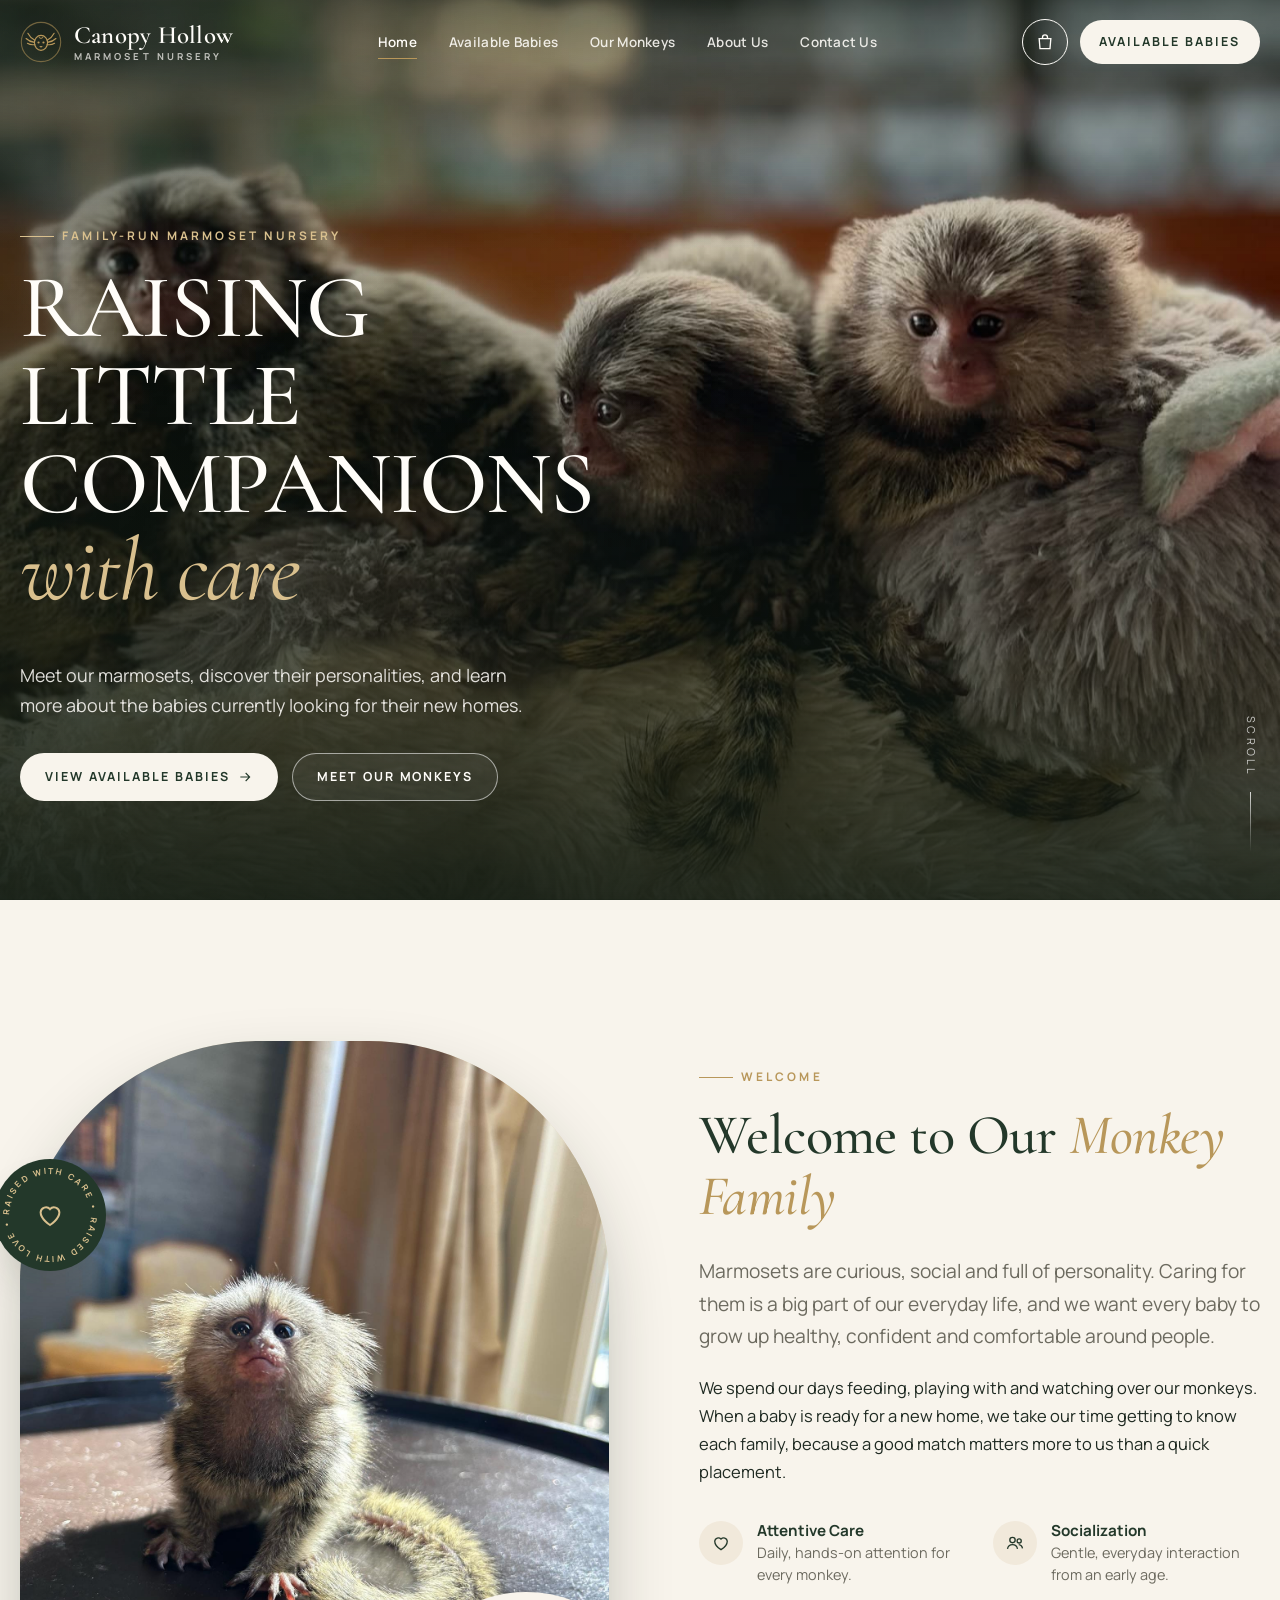
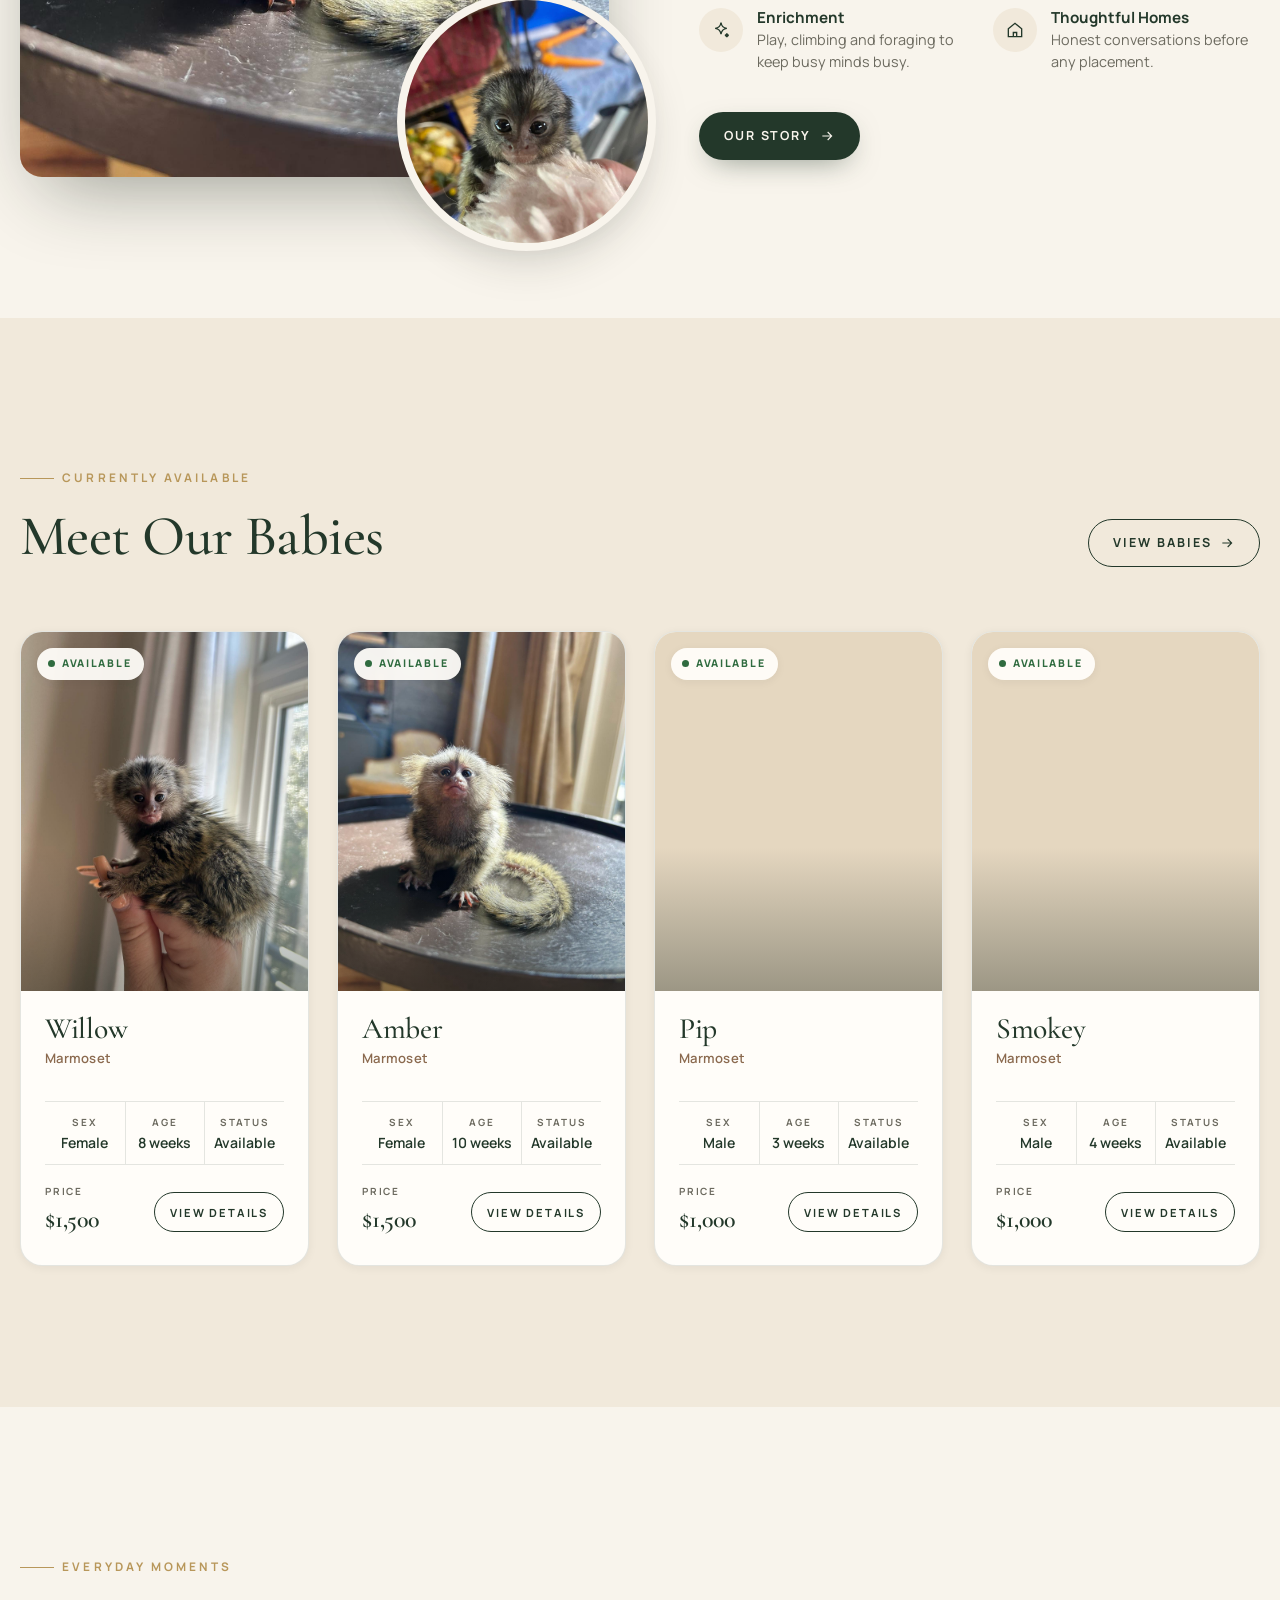
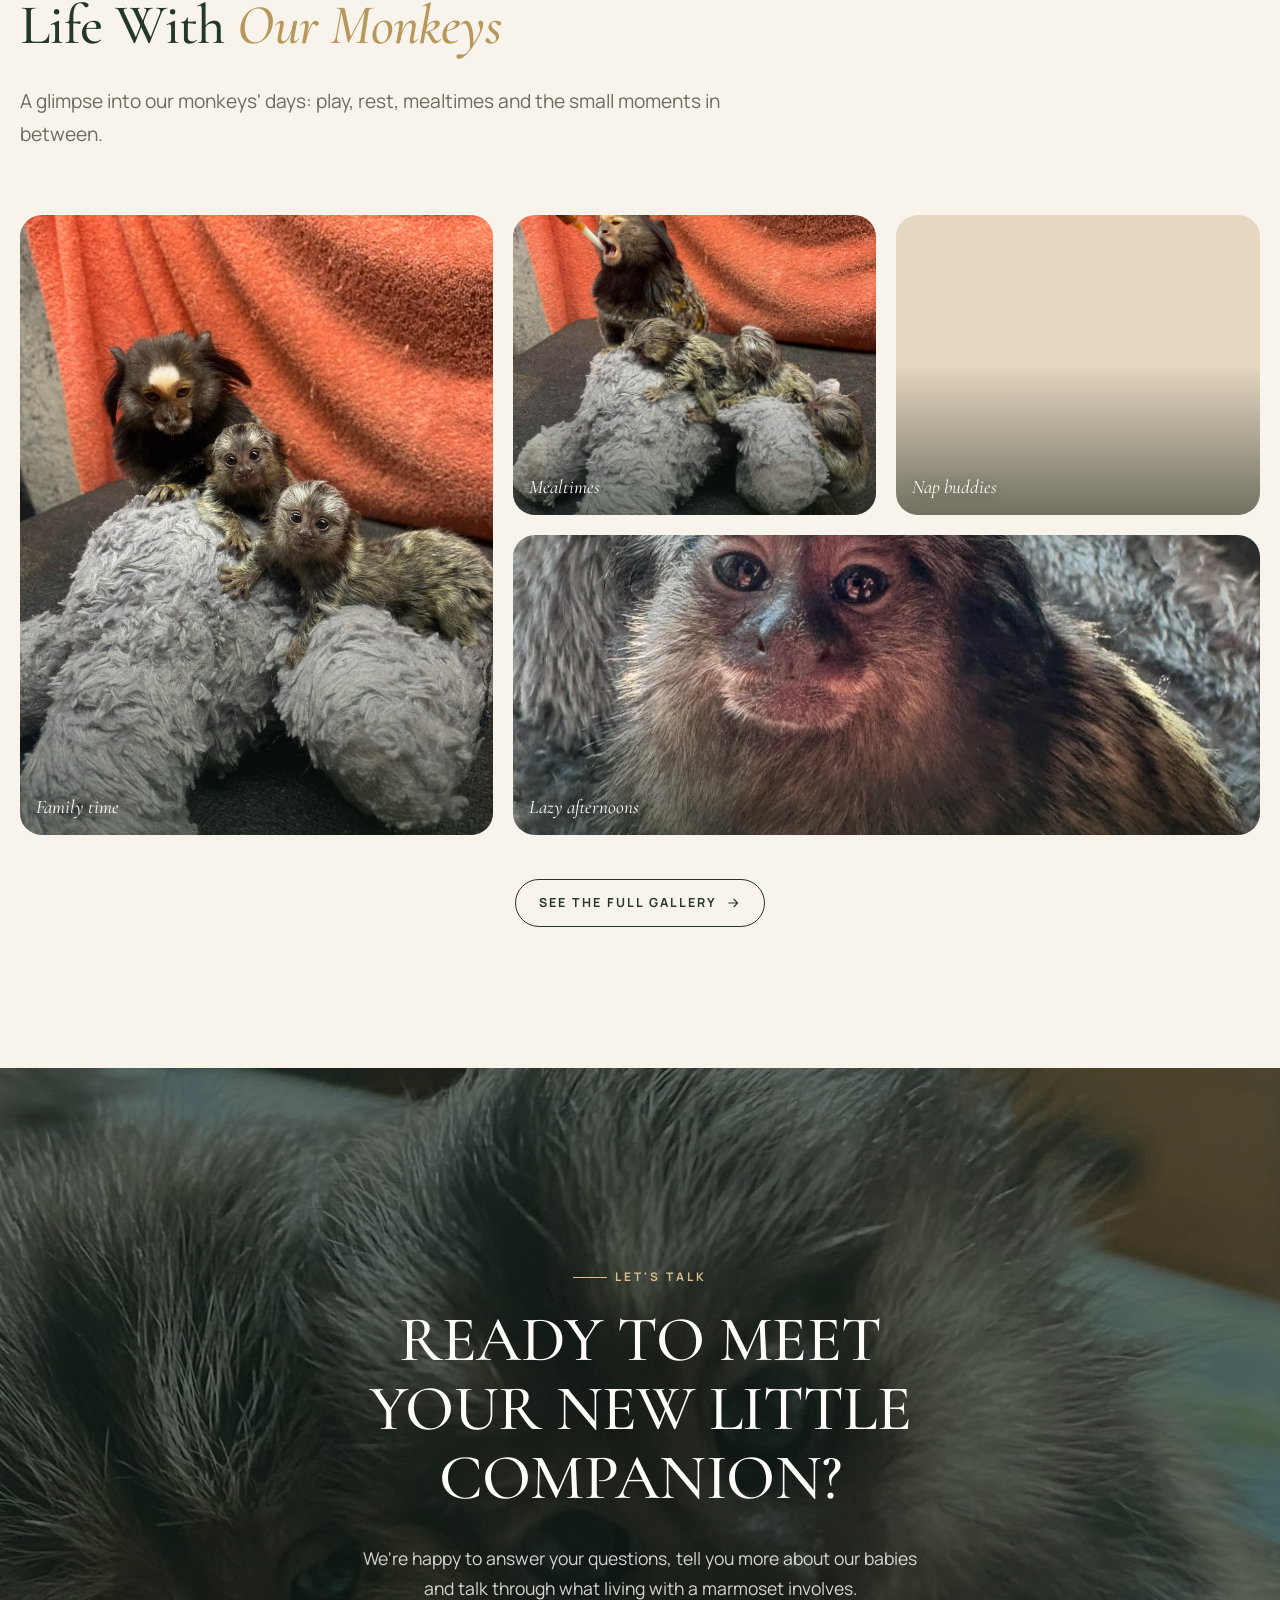
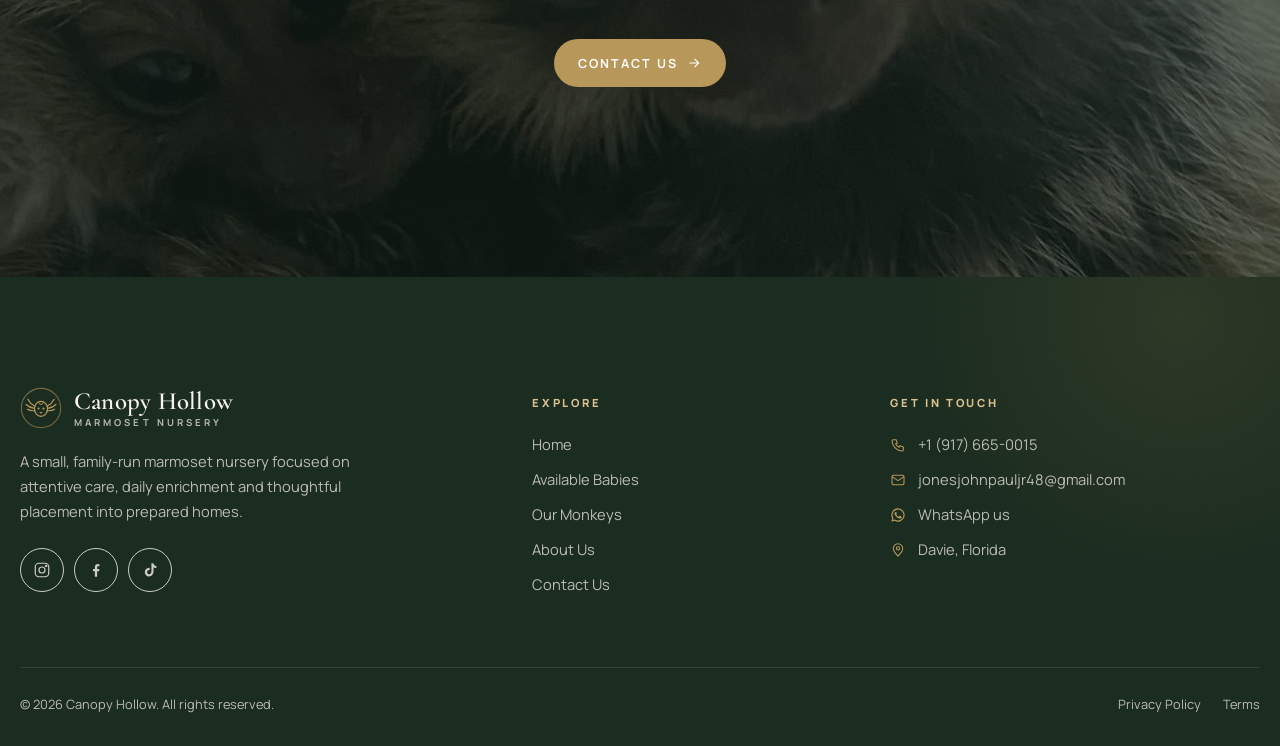
==== commit 93b5e80f: "Add Tawk.to chat across website Embed the Tawk.to widget on every page and format FormSubmit notific" ====
--- a/index.html
+++ b/index.html
@@ -108,5 +108,18 @@
 
   <script src="assets/js/site-data.js"></script>
   <script src="assets/js/main.js"></script>
+  <!--Start of Tawk.to Script-->
+  <script type="text/javascript">
+  var Tawk_API=Tawk_API||{}, Tawk_LoadStart=new Date();
+  (function(){
+  var s1=document.createElement("script"),s0=document.getElementsByTagName("script")[0];
+  s1.async=true;
+  s1.src='https://embed.tawk.to/6ac56ca7e727fe34c255502d/1k49j0sik';
+  s1.charset='UTF-8';
+  s1.setAttribute('crossorigin','*');
+  s0.parentNode.insertBefore(s1,s0);
+  })();
+  </script>
+  <!--End of Tawk.to Script-->
 </body>
 </html>
